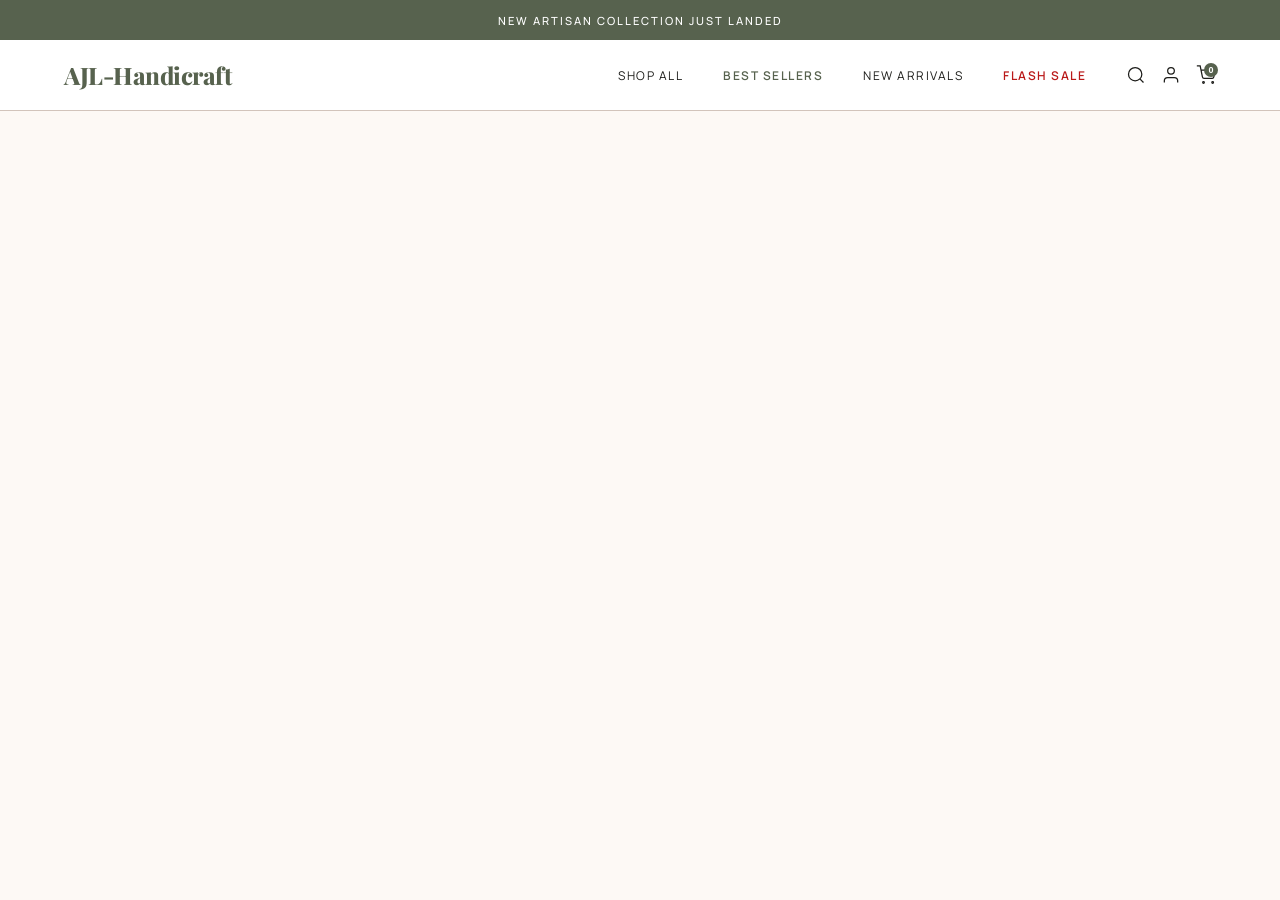
==== ajl-template.html @ c770e544 "sample" ====
<!DOCTYPE html>
<html lang="en">
<head>
	<meta charset="utf-8">
	<meta name="viewport" content="width=device-width, initial-scale=1">
	<title>AJL-Handicraft | Artisan Collection</title>
	<link href="https://fonts.googleapis.com/css2?family=Playfair+Display:ital,wght@0,400..900;1,400..900&family=Montserrat:wght@300;400;500;600&family=Manrope:wght@400;500;600&display=swap" rel="stylesheet">

	<style>
		/* --- BRAND COLOR PALETTE: Deep Forest & Gold --- */
		:root {
			/* Primary & Secondary */
			--primary: #57624e;               /* Secondary from your list: Forest Green */
			--on-primary: #ffffff;
			--primary-container: #d8e4ca;     /* Light Sage */
			--on-primary-container: #404a37;
			
			/* Accents */
			--secondary: #322214;             /* Dark Wood */
			--tertiary: #ba1a1a;              /* Error/Red for Sales */
			--color-accent: #705a49;          /* Surface Tint / Clay */
			
			/* Backgrounds & Surfaces */
			--background: #fdf9f5;            /* Off-white Parchment */
			--on-background: #1c1c19;
			--surface: #ffffff;
			--on-surface: #1c1c19;
			--surface-container: #f1ede9;
			--surface-container-highest: #e6e2de;
			--outline-variant: #d2c4bb;

			/* Typography */
			--font-headline: 'Playfair Display', serif;
			--font-body: 'Montserrat', sans-serif;
			--font-label: 'Manrope', sans-serif;

			/* Border Radius Tokens */
			--radius-default: 0.25rem;
			--radius-lg: 0.5rem;
			--radius-xl: 0.75rem;
			--radius-full: 9999px;

			/* Layout Constants */
			--header-height: 70px;
			--announcement-height: 40px;
			--margin-elegant: 5%;
			--max-content-width: 1400px;
			--drawer-top-offset: calc(var(--header-height) + var(--announcement-height));
		}

		* { margin: 0; padding: 0; box-sizing: border-box; }

		body {
			font-family: var(--font-body);
			background-color: var(--background);
			color: var(--on-background);
			overflow-x: hidden;
		}

		/* --- MAIN HEADER --- */
		#main-header {
			position: fixed;
			top: 0;
			left: 0;
			width: 100%;
			z-index: 5000;
			background: var(--surface);
			transition: transform 0.3s ease-in-out;
		}

		.header-hidden:not(.has-active-drawer) {
			transform: translateY(calc(var(--announcement-height) * -1));
		}

		.announcement-bar {
			background: var(--primary);
			color: var(--on-primary);
			height: var(--announcement-height);
			display: flex;
			align-items: center;
			justify-content: center;
			font-size: 0.7rem;
			font-family: var(--font-label);
			text-transform: uppercase;
			letter-spacing: 2px;
			font-weight: 500;
		}

		.nav-border-wrapper {
			border-bottom: 1px solid var(--outline-variant);
			background: var(--surface);
		}

		.main-nav {
			height: var(--header-height);
			display: flex;
			align-items: center;
			justify-content: space-between;
			padding: 0 var(--margin-elegant);
			max-width: var(--max-content-width);
			margin: 0 auto;
		}

		.logo { 
			font-family: var(--font-headline); 
			font-size: 1.5rem;
			font-weight: 800;
			letter-spacing: -0.5px; 
			text-decoration: none;
			color: var(--primary);
		}

		.nav-controls { display: flex; align-items: center; gap: 2.5rem; }
		.nav-links { display: flex; align-items: center; gap: 2.5rem; }
		.nav-links a, .nav-links .mobile-user-link { 
			text-decoration: none; 
			color: var(--on-surface); 
			font-family: var(--font-label);
			font-size: 0.75rem; 
			letter-spacing: 1.5px;
			text-transform: uppercase;
			transition: color 0.3s ease;
			cursor: pointer;
		}
		.nav-links a:hover, .nav-links .mobile-user-link:hover { color: var(--color-accent); }

		.mobile-user-link { display: none; align-items: center; gap: 10px; border: none; background: none; }

		.action-icons { display: flex; align-items: center; gap: 15px; }
		.icon-btn { 
			background: none; border: none; cursor: pointer; color: var(--on-surface); 
			position: relative; display: flex; align-items: center; transition: color 0.3s;
		}
		.icon-btn:hover { color: var(--primary); }

		.cart-count {
			position: absolute; top: -2px; right: -2px;
			background: var(--primary); color: white;
			font-size: 9px; min-width: 14px; height: 14px;
			display: flex; align-items: center; justify-content: center;
			border-radius: var(--radius-full); font-weight: bold;
		}

		.menu-toggle { 
			display: none; flex-direction: column; gap: 5px; cursor: pointer; width: 24px;
		}
		.menu-toggle span { width: 22px; height: 1.5px; background: var(--on-surface); transition: 0.3s; }

		.active-burger span:nth-child(1) { transform: translateY(6.5px) rotate(45deg); }
		.active-burger span:nth-child(2) { opacity: 0; }
		.active-burger span:nth-child(3) { transform: translateY(-6.5px) rotate(-45deg); }

		/* --- MOBILE NAVIGATION --- */
		@media (max-width: 768px) {
			.desktop-user-icon { display: none; }
			.mobile-user-link { display: flex; margin-top: 10px; width: 100%; }

			.menu-toggle { display: flex; z-index: 5001; }
			.nav-links {
				position: fixed; 
				top: var(--drawer-top-offset); 
				right: -100%; 
				width: 100%;
				height: calc(100vh - var(--drawer-top-offset)); 
				background: var(--surface);
				flex-direction: column; 
				padding: 50px var(--margin-elegant);
				gap: 30px; 
				transition: 0.4s cubic-bezier(0.4, 0, 0.2, 1); 
				z-index: 4000; 
				border-top: 1px solid var(--outline-variant);
			}
			.nav-links.active { right: 0; }
			.nav-links a, .nav-links .mobile-user-link { 
				font-family: var(--font-headline); 
				font-size: 2.2rem; 
				border-bottom: 1px solid var(--outline-variant); 
				width: 100%; 
				padding-bottom: 15px;
				text-transform: none; 
				letter-spacing: 0;
			}
		}

		/* --- DRAWERS --- */
		.drawer {
			position: fixed; 
			top: var(--drawer-top-offset); 
			height: calc(100vh - var(--drawer-top-offset)); 
			background: var(--surface);
			z-index: 4500; 
			transition: 0.4s cubic-bezier(0.4, 0, 0.2, 1);
			display: flex; 
			flex-direction: column; 
			overflow-y: auto;
		}
		.user-drawer { left: -100%; width: 100%; max-width: 480px; }
		.user-drawer.active { left: 0; }
		
		.cart-drawer { right: -100%; width: 100%; max-width: 450px; }
		.cart-drawer.active { right: 0; }

		.search-drawer { top: -100%; left: 0; width: 100%; height: auto; min-height: 250px; border-bottom: 1px solid var(--outline-variant); }
		.search-drawer.active { top: var(--drawer-top-offset); }

		.drawer-overlay {
			position: fixed; top: 0; left: 0; width: 100%; height: 100%;
			background: rgba(28, 28, 25, 0.5); opacity: 0; visibility: hidden;
			transition: 0.3s; z-index: 3500; backdrop-filter: blur(3px);
		}
		.drawer-overlay.active { opacity: 1; visibility: visible; }

		.drawer-header { padding: 50px 28px 20px 28px; border-bottom: 1px solid var(--outline-variant); }
		.header-top { display: flex; justify-content: space-between; align-items: center; margin-bottom: 10px; }
		.header-top span { font-size: 0.65rem; font-family: var(--font-label); text-transform: uppercase; letter-spacing: 2px; color: var(--primary); font-weight: 600; }
		.close-drawer { background: none; border: none; font-size: 1.2rem; cursor: pointer; color: var(--on-surface); }
		.drawer h2 { font-family: var(--font-headline); font-size: 2.5rem; font-weight: 400; color: var(--on-surface); }

		/* Search Form */
		.search-container { padding: 40px var(--margin-elegant); }
		.search-input-wrapper { position: relative; display: flex; align-items: center; }
		.search-input-wrapper input { 
			width: 100%; border: none; border-bottom: 2px solid var(--primary-container); 
			padding: 15px 0; font-family: var(--font-headline); font-size: 2rem; 
			background: transparent; outline: none; color: var(--on-surface);
		}

		/* Auth & Buttons */
		.auth-tabs { display: flex; gap: 25px; padding: 20px 28px 0; border-bottom: 1px solid var(--outline-variant); }
		.tab-btn { background: none; border: none; font-family: var(--font-label); font-size: 0.8rem; text-transform: uppercase; padding-bottom: 12px; cursor: pointer; opacity: 0.5; color: var(--on-surface); }
		.tab-btn.active { opacity: 1; border-bottom: 2px solid var(--primary); color: var(--primary); }
		
		.auth-content { padding: 35px 28px; }
		.login-form { display: flex; flex-direction: column; gap: 24px; }
		.form-group label { font-family: var(--font-label); font-size: 0.6rem; text-transform: uppercase; letter-spacing: 1.5px; font-weight: 600; margin-bottom: 6px; display: block; }
		.form-group input { 
			width: 100%; padding: 14px; 
			border: 1px solid var(--outline-variant); 
			border-radius: var(--radius-default);
			font-family: var(--font-body); 
			background: var(--surface-container);
		}
		
		.action-btn { 
			background: var(--primary); 
			color: var(--on-primary); 
			border: none; 
			border-radius: var(--radius-lg);
			padding: 20px; 
			font-family: var(--font-label);
			text-transform: uppercase; 
			letter-spacing: 2px; 
			font-size: 0.75rem; 
			cursor: pointer;
			transition: background 0.3s;
		}
		.action-btn:hover { background: var(--secondary); }
	</style>
</head>
<body>

	<div class="drawer-overlay" id="drawer-overlay"></div>

	<header id="main-header">
		<div class="announcement-bar">New Artisan Collection Just Landed</div>
		<div class="nav-border-wrapper">
			<nav class="main-nav">
				<a href="#" class="logo">AJL-Handicraft</a>

				<div class="nav-controls">
					<div class="nav-links" id="nav-menu">
						<a href="#shop-all">Shop All</a>
						<a href="#best-sellers" style="color: var(--primary); font-weight: 600;">Best Sellers</a>
						<a href="#new">New Arrivals</a>
						<a href="#sale" style="color: var(--tertiary); font-weight: 600;">Flash Sale</a>
						
						<button class="mobile-user-link user-trigger-btn">
							<svg width="24" height="24" viewBox="0 0 24 24" fill="none" stroke="currentColor" stroke-width="1.5"><path d="M20 21v-2a4 4 0 0 0-4-4H8a4 4 0 0 0-4 4v2"/><circle cx="12" cy="7" r="4"/></svg>
							Account
						</button>
					</div>

					<div class="action-icons">
						<button class="icon-btn" id="search-trigger-btn">
						  <svg width="20" height="20" viewBox="0 0 24 24" fill="none" stroke="currentColor" stroke-width="1.5"><circle cx="11" cy="11" r="8"></circle><line x1="21" y1="21" x2="16.65" y2="16.65"></line></svg>
						</button>

						<button class="icon-btn desktop-user-icon user-trigger-btn">
							<svg width="20" height="20" viewBox="0 0 24 24" fill="none" stroke="currentColor" stroke-width="1.5"><path d="M20 21v-2a4 4 0 0 0-4-4H8a4 4 0 0 0-4 4v2"/><circle cx="12" cy="7" r="4"/></svg>
						</button>

						<button class="icon-btn" id="cart-icon-btn">
							<svg width="20" height="20" viewBox="0 0 24 24" fill="none" stroke="currentColor" stroke-width="1.5"><circle cx="9" cy="21" r="1"/><circle cx="20" cy="21" r="1"/><path d="M1 1h4l2.68 13.39a2 2 0 0 0 2 1.61h9.72a2 2 0 0 0 2-1.61L23 6H6"/></svg>
							<span class="cart-count">0</span>
						</button>

						<div class="menu-toggle" id="mobile-toggle">
							<span></span><span></span><span></span>
						</div>
					</div>
				</div>
			</nav>
		</div>
	</header>

	<aside class="drawer search-drawer" id="search-drawer">
		<div class="search-container">
			<div class="header-top"><span>Search</span><button class="close-drawer" onclick="closeAll()">✕</button></div>
			<form action="#" class="search-input-wrapper">
				<input type="text" placeholder="Explore handcrafted goods..." autofocus>
				<button type="submit" class="icon-btn" style="position: absolute; right: 0;">
					<svg width="24" height="24" viewBox="0 0 24 24" fill="none" stroke="currentColor" stroke-width="1.5"><circle cx="11" cy="11" r="8"></circle><line x1="21" y1="21" x2="16.65" y2="16.65"></line></svg>
				</button>
			</form>
		</div>
	</aside>

	<aside class="drawer user-drawer" id="user-drawer">
		<div class="drawer-header">
			<div class="header-top"><span>Account</span><button class="close-drawer" onclick="closeAll()">✕</button></div>
			<h2 id="auth-title">Welcome back</h2>
		</div>
		<div class="auth-tabs">
			<button class="tab-btn active" onclick="switchAuth('login')">Sign In</button>
			<button class="tab-btn" onclick="switchAuth('signup')">Register</button>
		</div>
		<div class="auth-content">
			<div id="login-pane">
				<form class="login-form">
					<div class="form-group"><label>Email</label><input type="email" required></div>
					<div class="form-group"><label>Password</label><input type="password" required></div>
					<button type="submit" class="action-btn">Sign In</button>
				</form>
			</div>
			<div id="signup-pane" style="display:none">
				<form class="login-form">
					<div class="form-group"><label>Name</label><input type="text" required></div>
					<div class="form-group"><label>Email</label><input type="email" required></div>
					<div class="form-group"><label>Password</label><input type="password" required></div>
					<button type="submit" class="action-btn">Create Account</button>
				</form>
			</div>
		</div>
	</aside>

	<aside class="drawer cart-drawer" id="cart-drawer">
		<div class="drawer-header">
			<div class="header-top"><span>Your Cart</span><button class="close-drawer" onclick="closeAll()">✕</button></div>
			<h2>Your Selection</h2>
		</div>
		<div style="padding: 40px 28px; text-align: center;">
			<p style="opacity: 0.6; margin-bottom: 25px; font-size: 0.9rem;">Your cart is empty.</p>
			<a href="#" class="action-btn" style="text-decoration: none; display: block;">Start Shopping</a>
		</div>
	</aside>

	<script>
		const header = document.getElementById('main-header');
		const overlay = document.getElementById('drawer-overlay');
		const mobileToggle = document.getElementById('mobile-toggle');
		const navMenu = document.getElementById('nav-menu');
		const userDrawer = document.getElementById('user-drawer');
		const cartDrawer = document.getElementById('cart-drawer');
		const searchDrawer = document.getElementById('search-drawer');
		const userTriggers = document.querySelectorAll('.user-trigger-btn');
		const searchTrigger = document.getElementById('search-trigger-btn');

		function switchAuth(type) {
			const loginPane = document.getElementById('login-pane');
			const signupPane = document.getElementById('signup-pane');
			const tabs = document.querySelectorAll('.tab-btn');
			const title = document.getElementById('auth-title');
			if(type === 'login') {
				loginPane.style.display = 'block'; signupPane.style.display = 'none';
				tabs[0].classList.add('active'); tabs[1].classList.remove('active');
				title.innerText = 'Welcome back';
			} else {
				loginPane.style.display = 'none'; signupPane.style.display = 'block';
				tabs[1].classList.add('active'); tabs[0].classList.remove('active');
				title.innerText = 'Create Account';
			}
		}

		function closeAll() {
			navMenu.classList.remove('active');
			mobileToggle.classList.remove('active-burger');
			[userDrawer, cartDrawer, searchDrawer, overlay].forEach(el => el.classList.remove('active'));
			document.body.style.overflow = '';
		}

		function openDrawer(el) {
			closeAll();
			el.classList.add('active');
			overlay.classList.add('active');
			document.body.style.overflow = 'hidden';
			if(el.id === 'search-drawer') setTimeout(() => el.querySelector('input').focus(), 400);
		}

		mobileToggle.addEventListener('click', () => {
			if(navMenu.classList.contains('active')) closeAll();
			else {
				navMenu.classList.add('active');
				mobileToggle.classList.add('active-burger');
				overlay.classList.add('active');
				document.body.style.overflow = 'hidden';
			}
		});

		userTriggers.forEach(btn => btn.addEventListener('click', () => openDrawer(userDrawer)));
		searchTrigger.addEventListener('click', () => openDrawer(searchDrawer));
		document.getElementById('cart-icon-btn').addEventListener('click', () => openDrawer(cartDrawer));
		overlay.addEventListener('click', closeAll);
		
		let lastScroll = 0;
		window.addEventListener('scroll', () => {
			let current = window.pageYOffset;
			if (current > lastScroll && current > 100 && !overlay.classList.contains('active')) {
				header.classList.add('header-hidden');
			} else {
				header.classList.remove('header-hidden');
			}
			lastScroll = current;
		});
	</script>
</body>
</html>
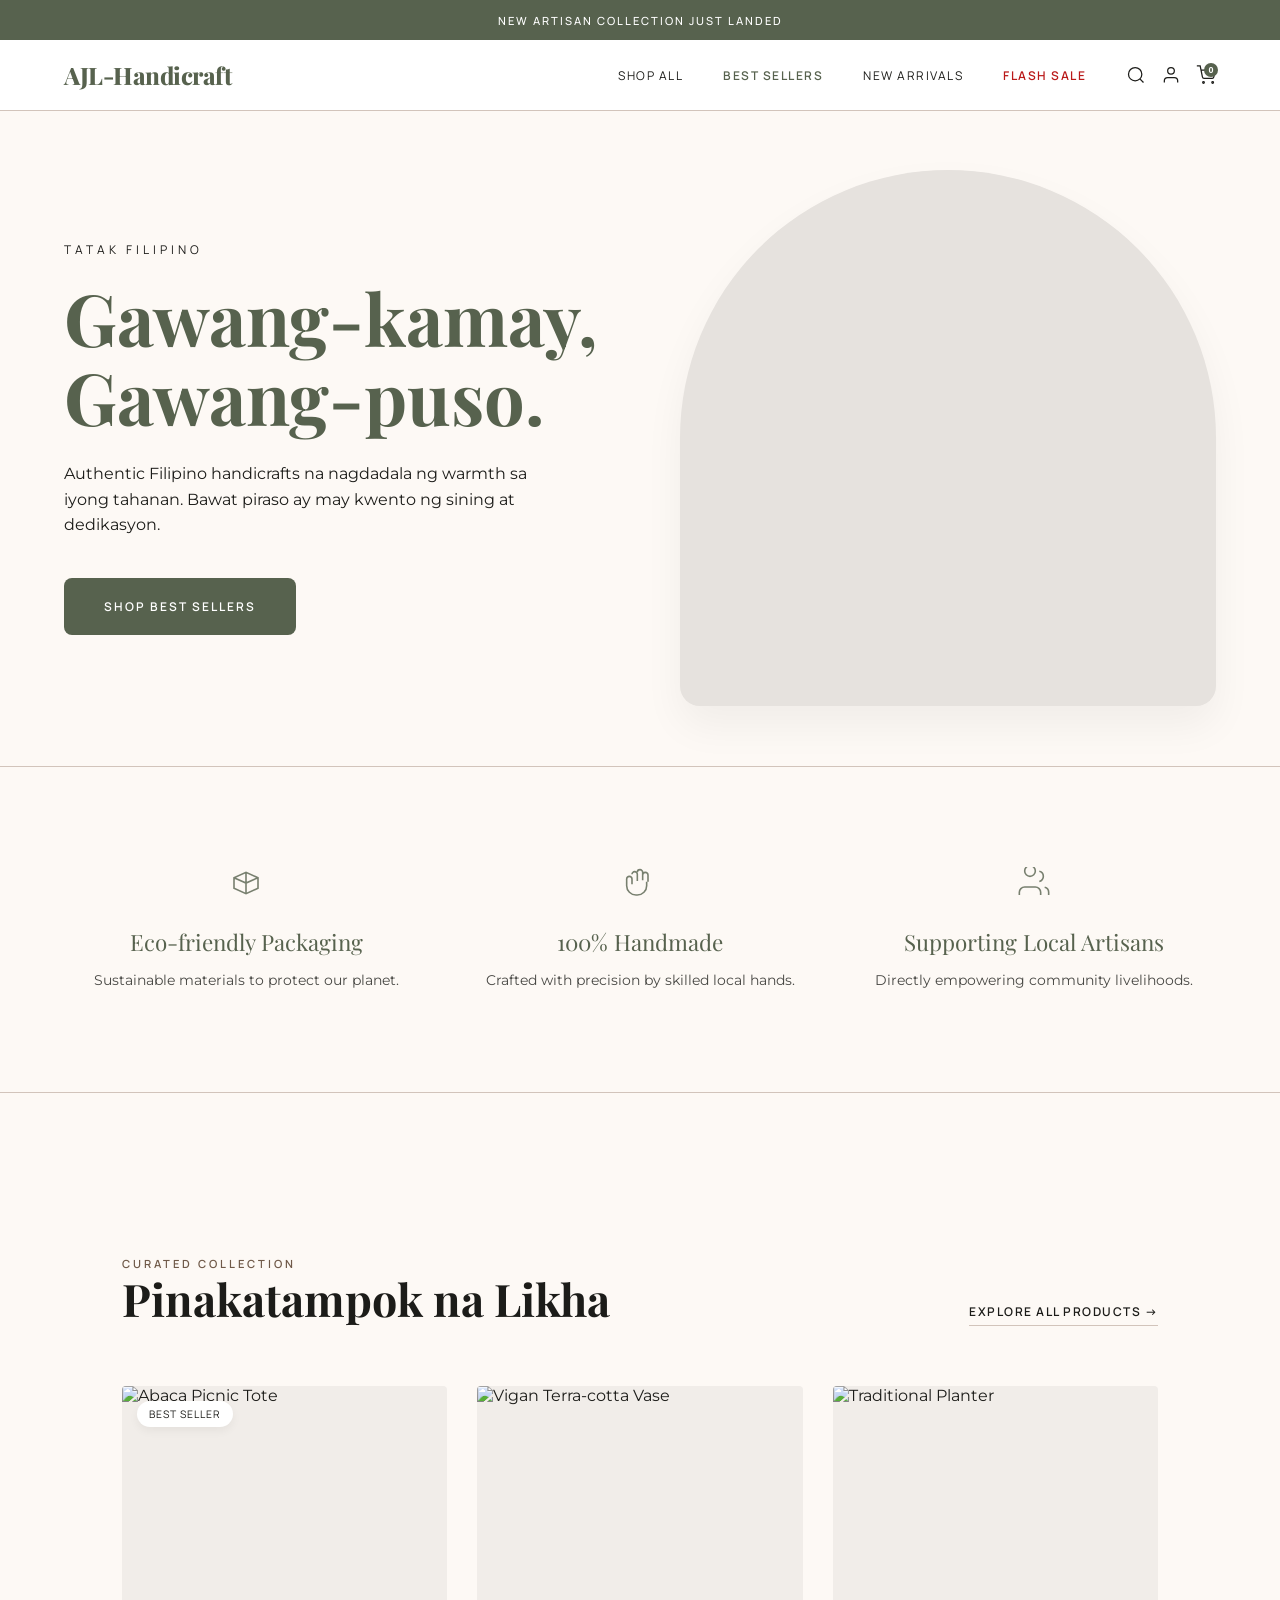
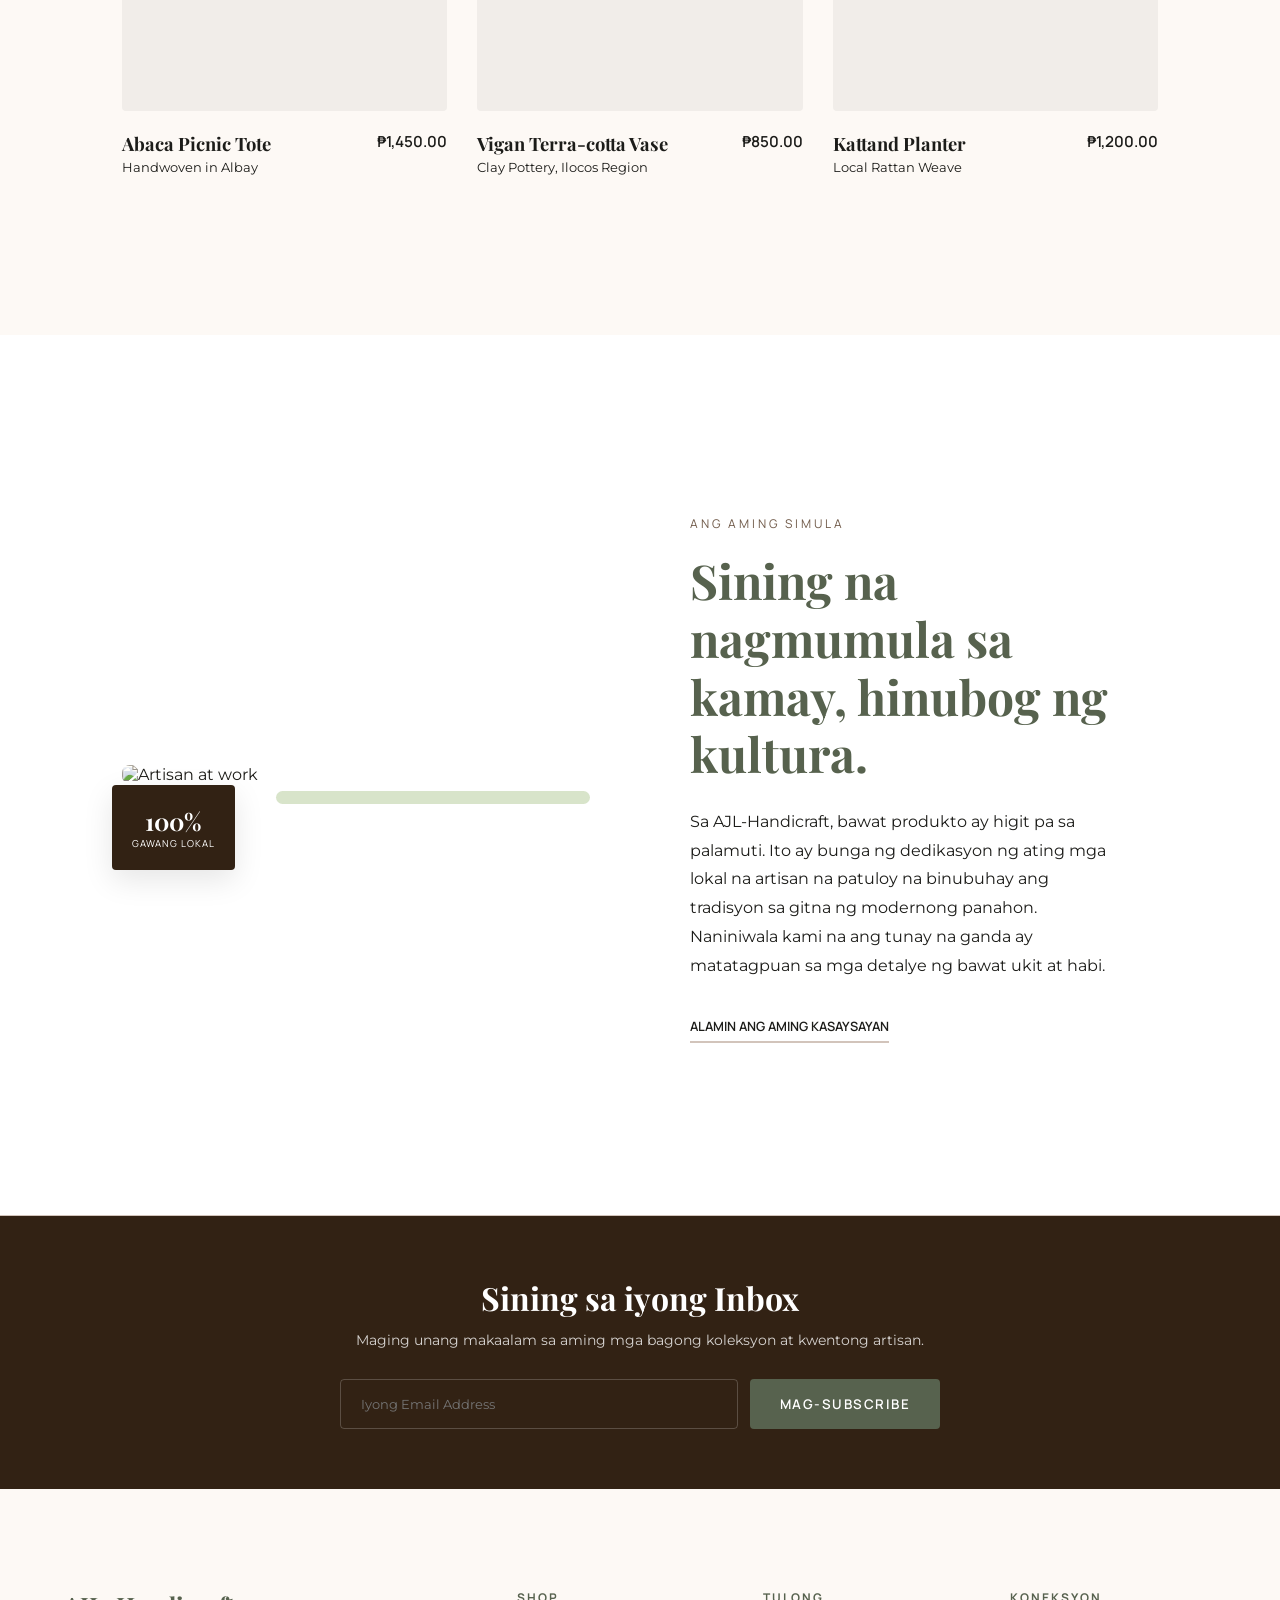
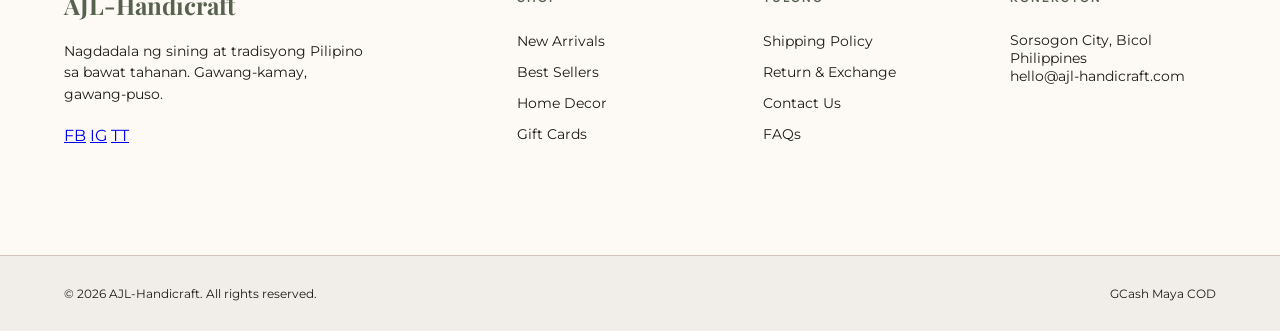
==== commit 179a4c47: "sample" ====
--- a/ajl-template.html
+++ b/ajl-template.html
@@ -65,9 +65,12 @@
 			width: 100%;
 			z-index: 5000;
 			background: var(--surface);
-			transition: transform 0.3s ease-in-out;
-		}
-
+			/* Smooth transition for the hiding effect */
+			transition: transform 0.4s cubic-bezier(0.165, 0.84, 0.44, 1);
+			will-change: transform;
+		}
+
+		/* Kapag nag-scroll down, itatago ang announcement bar (40px) */
 		.header-hidden:not(.has-active-drawer) {
 			transform: translateY(calc(var(--announcement-height) * -1));
 		}
@@ -221,7 +224,7 @@
 		.search-input-wrapper { position: relative; display: flex; align-items: center; }
 		.search-input-wrapper input { 
 			width: 100%; border: none; border-bottom: 2px solid var(--primary-container); 
-			padding: 15px 0; font-family: var(--font-headline); font-size: 2rem; 
+			padding: 15px 0; 
 			background: transparent; outline: none; color: var(--on-surface);
 		}
 
@@ -237,8 +240,7 @@
 			width: 100%; padding: 14px; 
 			border: 1px solid var(--outline-variant); 
 			border-radius: var(--radius-default);
-			font-family: var(--font-body); 
-			background: var(--surface-container);
+			font-family: var(--font-body);
 		}
 		
 		.action-btn { 
@@ -255,6 +257,658 @@
 			transition: background 0.3s;
 		}
 		.action-btn:hover { background: var(--secondary); }
+	</style>
+
+	<style>
+		/* --- HERO BANNER STYLES --- */
+		.hero-banner {
+		    padding-top: var(--drawer-top-offset); /* To avoid being hidden by fixed header */
+		    background-color: var(--background);
+		    min-height: 80vh;
+		    align-items: center;
+		    overflow: hidden;
+		}
+
+		.hero-container {
+		    max-width: var(--max-content-width);
+		    margin: 0 auto;
+		    padding: 60px var(--margin-elegant);
+		    display: grid;
+		    grid-template-columns: 1fr; /* Mobile First */
+		    gap: 40px;
+		    align-items: center;
+		}
+
+		/* Text Content Styling */
+		.hero-content {
+		    order: 2; /* Image first on mobile */
+		    text-align: center;
+		}
+
+		.hero-subtitle {
+		    display: block;
+		    font-family: var(--font-label);
+		    font-size: 0.75rem;
+		    text-transform: uppercase;
+		    letter-spacing: 4px;
+		    color: var(--outline);
+		    margin-bottom: 20px;
+		}
+
+		.hero-title {
+		    font-family: var(--font-headline);
+		    font-size: clamp(2.5rem, 8vw, 4.5rem);
+		    line-height: 1.1;
+		    color: var(--primary);
+		    margin-bottom: 25px;
+		}
+
+		.hero-description {
+		    font-family: var(--font-body);
+		    font-size: 1rem;
+		    line-height: 1.6;
+		    color: var(--on-surface-variant);
+		    max-width: 500px;
+		    margin: 0 auto 35px;
+		}
+
+		.hero-btn {
+		    display: inline-block;
+		    text-decoration: none;
+		    padding: 20px 40px !important;
+		    font-weight: 600;
+		}
+
+		/* Image Styling with the Unique Arch Shape */
+		.hero-image-wrapper {
+		    order: 2;
+		    display: flex;
+		    justify-content: center;
+		}
+
+		.hero-image-card {
+		    position: relative;
+		    width: 100%;
+		    max-width: 550px;
+		    aspect-ratio: 4/5;
+		    background-color: var(--surface-container-highest);
+		    /* The unique arch shape from your photo */
+		    border-radius: 40% 40% 10px 10px;
+		    overflow: hidden;
+		    box-shadow: 0 20px 40px rgba(0,0,0,0.05);
+		}
+
+		.hero-image-card img {
+		    width: 100%;
+		    height: 100%;
+		    object-fit: cover;
+		    display: block;
+		}
+
+		/* Desktop Layout Adjustment */
+		@media (min-width: 1024px) {
+		    .hero-container {
+		        grid-template-columns: 1fr 1fr;
+		        gap: 80px;
+		        text-align: left;
+		    }
+
+		    .hero-content {
+		        order: 1;
+		        text-align: left;
+		    }
+
+		    .hero-image-wrapper {
+		        order: 2;
+		        justify-content: flex-end;
+		    }
+
+		    .hero-description {
+		        margin: 0 0 40px 0;
+		    }
+
+		    .hero-image-card {
+		        aspect-ratio: 1/1;
+		        /* More pronounced arch for desktop */
+		        border-radius: 50% 50% 20px 20px;
+		    }
+		}
+	</style>
+
+	<style>
+		/* --- FEATURES SECTION STYLES --- */
+		.features-section {
+		    background-color: var(--surface-container-low); /* Light parchment feel */
+		    padding: 80px var(--margin-elegant);
+		    border-top: 1px solid var(--outline-variant);
+		    border-bottom: 1px solid var(--outline-variant);
+		}
+
+		.features-container {
+		    max-width: var(--max-content-width);
+		    margin: 0 auto;
+		    display: grid;
+		    grid-template-columns: 1fr; /* Mobile first stack */
+		    gap: 60px;
+		    text-align: center;
+		}
+
+		.feature-item {
+		    display: flex;
+		    flex-direction: column;
+		    align-items: center;
+		    max-width: 320px;
+		    margin: 0 auto;
+		}
+
+		.feature-icon {
+		    color: var(--primary); /* Deep Forest Green */
+		    margin-bottom: 24px;
+		    opacity: 0.8;
+		    transition: transform 0.3s ease;
+		}
+
+		.feature-item:hover .feature-icon {
+		    transform: translateY(-5px);
+		    color: var(--color-accent);
+		}
+
+		.feature-title {
+		    font-family: var(--font-headline);
+		    font-size: 1.4rem;
+		    font-weight: 400;
+		    color: var(--primary);
+		    margin-bottom: 12px;
+		}
+
+		.feature-text {
+		    font-family: var(--font-body);
+		    font-size: 0.9rem;
+		    line-height: 1.6;
+		    color: var(--on-surface-variant);
+		    opacity: 0.8;
+		}
+
+		/* Tablet & Desktop Layout Adjustment */
+		@media (min-width: 768px) {
+		    .features-container {
+		        grid-template-columns: repeat(3, 1fr); /* 3 items side-by-side */
+		        gap: 30px;
+		    }
+		    
+		    .features-section {
+		        padding: 100px var(--margin-elegant);
+		    }
+		}
+	</style>
+
+	<style>
+		/* --- FEATURED PRODUCTS SECTION --- */
+		.products-section {
+		    padding: 60px var(--margin-elegant); /* Mobile Padding */
+		    background-color: var(--background);
+		}
+
+		.products-container {
+		    max-width: var(--max-content-width);
+		    margin: 0 auto;
+		}
+
+		/* Header Alignment */
+		.section-header {
+		    display: flex;
+		    flex-direction: column;
+		    gap: 15px;
+		    margin-bottom: 40px;
+		}
+
+		.eyebrow {
+		    font-family: var(--font-label);
+		    font-size: 0.7rem;
+		    text-transform: uppercase;
+		    letter-spacing: 3px;
+		    color: var(--color-accent);
+		    font-weight: 600;
+		}
+
+		.section-title {
+		    font-family: var(--font-headline);
+		    font-size: 2.2rem;
+		    color: var(--on-background);
+		    line-height: 1.2;
+		}
+
+		.explore-link {
+		    font-family: var(--font-label);
+		    font-size: 0.75rem;
+		    text-transform: uppercase;
+		    letter-spacing: 1.5px;
+		    text-decoration: none;
+		    color: var(--on-background);
+		    font-weight: 600;
+		    border-bottom: 1px solid var(--outline-variant);
+		    padding-bottom: 5px;
+		    width: fit-content;
+		    transition: color 0.3s;
+		}
+
+		.explore-link:hover {
+		    color: var(--primary);
+		}
+
+		/* Product Grid - Mobile First */
+		.product-grid {
+		    display: grid;
+		    grid-template-columns: 1fr; /* Single column on mobile */
+		    gap: 40px;
+		}
+
+		.product-card {
+		    display: flex;
+		    flex-direction: column;
+		    cursor: pointer;
+		}
+
+		.product-image-wrapper {
+		    position: relative;
+		    aspect-ratio: 1 / 1;
+		    background-color: var(--surface-container);
+		    border-radius: var(--radius-default);
+		    overflow: hidden;
+		    margin-bottom: 20px;
+		}
+
+		.product-image {
+		    width: 100%;
+		    height: 100%;
+		    object-fit: cover;
+		    transition: transform 0.6s cubic-bezier(0.165, 0.84, 0.44, 1);
+		}
+
+		.product-card:hover .product-image {
+		    transform: scale(1.05);
+		}
+
+		.product-badge {
+		    position: absolute;
+		    top: 15px;
+		    left: 15px;
+		    background: var(--surface);
+		    padding: 6px 12px;
+		    font-family: var(--font-label);
+		    font-size: 0.65rem;
+		    text-transform: uppercase;
+		    letter-spacing: 1px;
+		    border-radius: var(--radius-full);
+		    box-shadow: 0 4px 10px rgba(0,0,0,0.05);
+		}
+
+		/* Product Details Alignment */
+		.product-details {
+		    display: flex;
+		    justify-content: space-between;
+		    align-items: flex-start;
+		}
+
+		.product-name {
+		    font-family: var(--font-headline);
+		    font-size: 1.15rem;
+		    color: var(--on-surface);
+		    margin-bottom: 4px;
+		}
+
+		.product-origin {
+		    font-family: var(--font-body);
+		    font-size: 0.8rem;
+		    color: var(--outline);
+		}
+
+		.product-price {
+		    font-family: var(--font-label);
+		    font-weight: 600;
+		    font-size: 0.95rem;
+		    color: var(--on-background);
+		}
+
+		/* Desktop Responsiveness */
+		@media (min-width: 768px) {
+		    .product-grid {
+		        grid-template-columns: repeat(2, 1fr); /* 2 columns on tablets */
+		    }
+
+		    .products-container {
+		        max-width: var(--max-content-width);
+		        margin: 0 auto;
+		        padding: 60px var(--margin-elegant);
+		    }
+		}
+
+		@media (min-width: 1024px) {
+		    .products-section {
+		        padding: 100px var(--margin-elegant);
+		    }
+
+		    .section-header {
+		        flex-direction: row;
+		        justify-content: space-between;
+		        align-items: flex-end;
+		        margin-bottom: 60px;
+		    }
+
+		    .product-grid {
+		        grid-template-columns: repeat(3, 1fr); /* 3 columns on desktop */
+		        gap: 30px;
+		    }
+		    
+		    .section-title {
+		        font-size: 2.8rem;
+		    }
+		}
+	</style>
+
+	<style>
+		/* --- STORY SECTION --- */
+		.story-section {
+		    padding: 80px var(--margin-elegant); /* Mobile Padding */
+		    background-color: var(--surface);
+		    overflow: hidden;
+		}
+
+		.story-container {
+		    max-width: var(--max-content-width);
+		    margin: 0 auto;
+		    padding: 60px var(--margin-elegant);
+		    display: grid;
+		    grid-template-columns: 1fr; /* Mobile First: Stacked */
+		    gap: 60px;
+		    align-items: center;
+		}
+
+		/* Visual Components */
+		.story-visual {
+		    position: relative;
+		    padding-right: 20px;
+		}
+
+		.image-wrapper {
+		    position: relative;
+		    z-index: 2;
+		}
+
+		.main-story-img {
+		    width: 100%;
+		    height: auto;
+		    display: block;
+		    border-radius: var(--radius-lg);
+		    filter: sepia(20%); /* Adds a humble, vintage artisan feel */
+		}
+
+		.image-accent-box {
+		    position: absolute;
+		    bottom: -20px;
+		    right: -20px;
+		    width: 70%;
+		    height: 70%;
+		    background-color: var(--primary-container);
+		    border-radius: var(--radius-lg);
+		    z-index: -1;
+		}
+
+		.experience-badge {
+		    position: absolute;
+		    top: 20px;
+		    left: -10px;
+		    background-color: var(--secondary); /* Dark Wood */
+		    color: var(--on-primary);
+		    padding: 20px;
+		    border-radius: var(--radius-default);
+		    display: flex;
+		    flex-direction: column;
+		    align-items: center;
+		    box-shadow: 0 10px 30px rgba(0,0,0,0.1);
+		    z-index: 3;
+		}
+
+		.badge-number {
+		    font-family: var(--font-headline);
+		    font-size: 1.5rem;
+		    font-weight: 700;
+		}
+
+		.badge-label {
+		    font-family: var(--font-label);
+		    font-size: 0.6rem;
+		    text-transform: uppercase;
+		    letter-spacing: 1px;
+		    white-space: nowrap;
+		}
+
+		/* Text Content Components */
+		.story-eyebrow {
+		    display: block;
+		    font-family: var(--font-label);
+		    font-size: 0.75rem;
+		    text-transform: uppercase;
+		    letter-spacing: 3px;
+		    color: var(--color-accent);
+		    margin-bottom: 20px;
+		}
+
+		.story-headline {
+		    font-family: var(--font-headline);
+		    font-size: clamp(2rem, 6vw, 3rem);
+		    color: var(--primary);
+		    line-height: 1.2;
+		    margin-bottom: 25px;
+		}
+
+		.story-description {
+		    font-family: var(--font-body);
+		    font-size: 1rem;
+		    line-height: 1.8;
+		    color: var(--on-surface-variant);
+		    margin-bottom: 35px;
+		}
+
+		.secondary-btn {
+		    font-family: var(--font-label);
+		    font-size: 0.8rem;
+		    font-weight: 600;
+		    text-transform: uppercase;
+		    text-decoration: none;
+		    color: var(--on-surface);
+		    border-bottom: 2px solid var(--outline-variant);
+		    padding-bottom: 6px;
+		    transition: all 0.3s ease;
+		}
+
+		.secondary-btn:hover {
+		    color: var(--primary);
+		    border-bottom-color: var(--primary);
+		}
+
+		/* Desktop Responsiveness */
+		@media (min-width: 1024px) {
+		    .story-section {
+		        padding: 120px var(--margin-elegant);
+		    }
+
+		    .story-container {
+		        grid-template-columns: 1fr 1fr; /* Two columns */
+		        gap: 100px;
+		    }
+
+		    .story-content {
+		        padding-right: 40px;
+		    }
+		}
+	</style>
+
+	<style>
+		/* --- FOOTER STYLES --- */
+		.site-footer {
+		    background-color: var(--surface-container-low);
+		    border-top: 1px solid var(--outline-variant);
+		    font-family: var(--font-body);
+		}
+
+		/* Newsletter Area */
+		.footer-newsletter {
+		    background-color: var(--secondary); /* Dark Wood */
+		    color: var(--on-primary);
+		    padding: 60px var(--margin-elegant);
+		    text-align: center;
+		}
+
+		.newsletter-container {
+		    max-width: 600px;
+		    margin: 0 auto;
+		}
+
+		.newsletter-title {
+		    font-family: var(--font-headline);
+		    font-size: 2rem;
+		    margin-bottom: 12px;
+		}
+
+		.newsletter-desc {
+		    font-size: 0.9rem;
+		    opacity: 0.8;
+		    margin-bottom: 30px;
+		}
+
+		.newsletter-form {
+		    display: flex;
+		    flex-direction: column;
+		    gap: 12px;
+		}
+
+		.newsletter-input {
+		    padding: 16px 20px;
+		    border-radius: var(--radius-default);
+		    border: 1px solid rgba(255,255,255,0.2);
+		    background: transparent;
+		    color: white;
+		    font-family: var(--font-body);
+		}
+
+		.newsletter-btn {
+		    padding: 16px 30px;
+		    background-color: var(--primary); /* Forest Green */
+		    color: white;
+		    border: none;
+		    border-radius: var(--radius-default);
+		    font-family: var(--font-label);
+		    text-transform: uppercase;
+		    letter-spacing: 1.5px;
+		    font-weight: 600;
+		    cursor: pointer;
+		    transition: opacity 0.3s;
+		}
+
+		/* Main Footer Content */
+		.footer-main {
+		    padding: 80px var(--margin-elegant);
+		}
+
+		.footer-grid {
+		    max-width: var(--max-content-width);
+		    margin: 0 auto;
+		    display: grid;
+		    grid-template-columns: 1fr; /* Mobile first stack */
+		    gap: 40px;
+		}
+
+		.footer-logo {
+		    font-family: var(--font-headline);
+		    font-size: 1.5rem;
+		    color: var(--primary);
+		    text-decoration: none;
+		    font-weight: 700;
+		    display: block;
+		    margin-bottom: 20px;
+		}
+
+		.footer-about {
+		    font-size: 0.85rem;
+		    color: var(--on-surface-variant);
+		    line-height: 1.6;
+		    margin-bottom: 20px;
+		    max-width: 300px;
+		}
+
+		.footer-heading {
+		    font-family: var(--font-label);
+		    font-size: 0.75rem;
+		    text-transform: uppercase;
+		    letter-spacing: 2px;
+		    color: var(--primary);
+		    margin-bottom: 25px;
+		}
+
+		.footer-links {
+		    list-style: none;
+		}
+
+		.footer-links li {
+		    margin-bottom: 12px;
+		}
+
+		.footer-links a, .footer-contact p, .footer-contact a {
+		    text-decoration: none;
+		    color: var(--on-surface-variant);
+		    font-size: 0.9rem;
+		    transition: color 0.3s ease;
+		    font-style: normal;
+		}
+
+		.footer-links a:hover {
+		    color: var(--primary);
+		}
+
+		/* Bottom Bar */
+		.footer-bottom {
+		    padding: 30px var(--margin-elegant);
+		    border-top: 1px solid var(--outline-variant);
+		    background-color: var(--surface-container);
+		}
+
+		.bottom-container {
+		    max-width: var(--max-content-width);
+		    margin: 0 auto;
+		    display: flex;
+		    flex-direction: column;
+		    align-items: center;
+		    gap: 20px;
+		    font-size: 0.75rem;
+		    color: var(--outline);
+		}
+
+		/* Desktop Styles */
+		@media (min-width: 768px) {
+		    .newsletter-form {
+		        flex-direction: row;
+		    }
+		    
+		    .newsletter-input {
+		        flex: 1;
+		    }
+
+		    .footer-grid {
+		        grid-template-columns: 2fr 1fr 1fr 1fr;
+		    }
+
+		    .bottom-container {
+		        flex-direction: row;
+		        justify-content: space-between;
+		    }
+		}
+
+		@media (min-width: 1024px) {
+		    .footer-main {
+		        padding: 100px var(--margin-elegant);
+		    }
+		}
 	</style>
 </head>
 <body>
@@ -354,6 +1008,208 @@
 		</div>
 	</aside>
 
+	<section class="hero-banner">
+	    <div class="hero-container">
+	        <div class="hero-content">
+	            <span class="hero-subtitle">Tatak Filipino</span>
+	            <h1 class="hero-title">Gawang-kamay,<br>Gawang-puso.</h1>
+	            <p class="hero-description">
+	                Authentic Filipino handicrafts na nagdadala ng warmth sa iyong tahanan. 
+	                Bawat piraso ay may kwento ng sining at dedikasyon.
+	            </p>
+	            <div class="hero-actions">
+	                <a href="#shop-all" class="action-btn hero-btn">Shop Best Sellers</a>
+	            </div>
+	        </div>
+
+	        <div class="hero-image-wrapper">
+	            <div class="hero-image-card">
+	                <img src="https://lh3.googleusercontent.com/aida-public/[base64]" alt="Artisan Pottery">
+	            </div>
+	        </div>
+	    </div>
+	</section>
+
+	<section class="features-section">
+	    <div class="features-container">
+	        <div class="feature-item">
+	            <div class="feature-icon">
+	                <svg width="32" height="32" viewBox="0 0 24 24" fill="none" stroke="currentColor" stroke-width="1.2">
+	                    <path d="M21 8l-9-4-9 4v8l9 4 9-4V8zM12 4v16M3 8l9 4 9-4"/>
+	                </svg>
+	            </div>
+	            <h3 class="feature-title">Eco-friendly Packaging</h3>
+	            <p class="feature-text">Sustainable materials to protect our planet.</p>
+	        </div>
+
+	        <div class="feature-item">
+	            <div class="feature-icon">
+	                <svg width="32" height="32" viewBox="0 0 24 24" fill="none" stroke="currentColor" stroke-width="1.2">
+	                    <path d="M18 11V6a2 2 0 00-2-2v0a2 2 0 00-2 2v0M14 10V4a2 2 0 00-2-2v0a2 2 0 00-2 2v0M10 10.5V5.5a2 2 0 00-2-2v0a2 2 0 00-2 2v0M6 13V9a2 2 0 00-2-2v0a2 2 0 00-2 2v5a7 7 0 007 7h1a7 7 0 007-7v-3"/>
+	                </svg>
+	            </div>
+	            <h3 class="feature-title">100% Handmade</h3>
+	            <p class="feature-text">Crafted with precision by skilled local hands.</p>
+	        </div>
+
+	        <div class="feature-item">
+	            <div class="feature-icon">
+	                <svg width="32" height="32" viewBox="0 0 24 24" fill="none" stroke="currentColor" stroke-width="1.2">
+	                    <path d="M17 21v-2a4 4 0 00-4-4H5a4 4 0 00-4 4v2M9 7a4 4 0 100-8 4 4 0 000 8zM23 21v-2a4 4 0 00-3-3.87M16 3.13a4 4 0 010 7.75"/>
+	                </svg>
+	            </div>
+	            <h3 class="feature-title">Supporting Local Artisans</h3>
+	            <p class="feature-text">Directly empowering community livelihoods.</p>
+	        </div>
+	    </div>
+	</section>
+
+
+	<section class="products-section">
+	    <div class="products-container">
+	        <div class="section-header">
+	            <div class="header-text">
+	                <span class="eyebrow">Curated Collection</span>
+	                <h2 class="section-title">Pinakatampok na Likha</h2>
+	            </div>
+	            <a href="#shop-all" class="explore-link">Explore All Products <span>→</span></a>
+	        </div>
+
+	        <div class="product-grid">
+	            <div class="product-card">
+	                <div class="product-image-wrapper">
+	                    <img src="https://lh3.googleusercontent.com/aida-public/[base64]" alt="Abaca Picnic Tote" class="product-image">
+	                    <div class="product-badge">Best Seller</div>
+	                </div>
+	                <div class="product-details">
+	                    <div class="product-main">
+	                        <h3 class="product-name">Abaca Picnic Tote</h3>
+	                        <p class="product-origin">Handwoven in Albay</p>
+	                    </div>
+	                    <span class="product-price">₱1,450.00</span>
+	                </div>
+	            </div>
+
+	            <div class="product-card">
+	                <div class="product-image-wrapper">
+	                    <img src="https://lh3.googleusercontent.com/aida-public/[base64]" alt="Vigan Terra-cotta Vase" class="product-image">
+	                </div>
+	                <div class="product-details">
+	                    <div class="product-main">
+	                        <h3 class="product-name">Vigan Terra-cotta Vase</h3>
+	                        <p class="product-origin">Clay Pottery, Ilocos Region</p>
+	                    </div>
+	                    <span class="product-price">₱850.00</span>
+	                </div>
+	            </div>
+
+	            <div class="product-card">
+	                <div class="product-image-wrapper">
+	                    <img src="https://lh3.googleusercontent.com/aida-public/[base64]" alt="Traditional Planter" class="product-image">
+	                </div>
+	                <div class="product-details">
+	                    <div class="product-main">
+	                        <h3 class="product-name">Kattand Planter</h3>
+	                        <p class="product-origin">Local Rattan Weave</p>
+	                    </div>
+	                    <span class="product-price">₱1,200.00</span>
+	                </div>
+	            </div>
+	        </div>
+	    </div>
+	</section>
+
+	<section class="story-section">
+	    <div class="story-container">
+	        <div class="story-visual">
+	            <div class="image-wrapper">
+	                <img src="https://lh3.googleusercontent.com/aida-public/[base64]" alt="Artisan at work" class="main-story-img">
+	                <div class="image-accent-box"></div>
+	            </div>
+	            <div class="experience-badge">
+	                <span class="badge-number">100%</span>
+	                <span class="badge-label">Gawang Lokal</span>
+	            </div>
+	        </div>
+
+	        <div class="story-content">
+	            <span class="story-eyebrow">Ang Aming Simula</span>
+	            <h2 class="story-headline">Sining na nagmumula sa kamay, hinubog ng kultura.</h2>
+	            <p class="story-description">
+	                Sa AJL-Handicraft, bawat produkto ay higit pa sa palamuti. Ito ay bunga ng dedikasyon ng ating mga lokal na artisan na patuloy na binubuhay ang tradisyon sa gitna ng modernong panahon. Naniniwala kami na ang tunay na ganda ay matatagpuan sa mga detalye ng bawat ukit at habi.
+	            </p>
+	            <div class="story-cta">
+	                <a href="#about-us" class="secondary-btn">Alamin ang aming Kasaysayan</a>
+	            </div>
+	        </div>
+	    </div>
+	</section>
+
+	<footer class="site-footer">
+	    <div class="footer-newsletter">
+	        <div class="newsletter-container">
+	            <h3 class="newsletter-title">Sining sa iyong Inbox</h3>
+	            <p class="newsletter-desc">Maging unang makaalam sa aming mga bagong koleksyon at kwentong artisan.</p>
+	            <form class="newsletter-form">
+	                <input type="email" placeholder="Iyong Email Address" class="newsletter-input" required>
+	                <button type="submit" class="newsletter-btn">Mag-subscribe</button>
+	            </form>
+	        </div>
+	    </div>
+
+	    <div class="footer-main">
+	        <div class="footer-grid">
+	            <div class="footer-col brand-col">
+	                <a href="#" class="footer-logo">AJL-Handicraft</a>
+	                <p class="footer-about">Nagdadala ng sining at tradisyong Pilipino sa bawat tahanan. Gawang-kamay, gawang-puso.</p>
+	                <div class="social-links">
+	                    <a href="#" aria-label="Facebook">FB</a>
+	                    <a href="#" aria-label="Instagram">IG</a>
+	                    <a href="#" aria-label="TikTok">TT</a>
+	                </div>
+	            </div>
+
+	            <div class="footer-col">
+	                <h4 class="footer-heading">Shop</h4>
+	                <ul class="footer-links">
+	                    <li><a href="#">New Arrivals</a></li>
+	                    <li><a href="#">Best Sellers</a></li>
+	                    <li><a href="#">Home Decor</a></li>
+	                    <li><a href="#">Gift Cards</a></li>
+	                </ul>
+	            </div>
+
+	            <div class="footer-col">
+	                <h4 class="footer-heading">Tulong</h4>
+	                <ul class="footer-links">
+	                    <li><a href="#">Shipping Policy</a></li>
+	                    <li><a href="#">Return & Exchange</a></li>
+	                    <li><a href="#">Contact Us</a></li>
+	                    <li><a href="#">FAQs</a></li>
+	                </ul>
+	            </div>
+
+	            <div class="footer-col">
+	                <h4 class="footer-heading">Koneksyon</h4>
+	                <address class="footer-contact">
+	                    <p>Sorsogon City, Bicol</p>
+	                    <p>Philippines</p>
+	                    <a href="mailto:hello@ajl-handicraft.com">hello@ajl-handicraft.com</a>
+	                </address>
+	            </div>
+	        </div>
+	    </div>
+
+	    <div class="footer-bottom">
+	        <div class="bottom-container">
+	            <p class="copyright">&copy; 2026 AJL-Handicraft. All rights reserved.</p>
+	            <div class="payment-icons">
+	                <span>GCash</span> <span>Maya</span> <span>COD</span>
+	            </div>
+	        </div>
+	    </div>
+	</footer>
+
 	<script>
 		const header = document.getElementById('main-header');
 		const overlay = document.getElementById('drawer-overlay');
@@ -414,13 +1270,17 @@
 		let lastScroll = 0;
 		window.addEventListener('scroll', () => {
 			let current = window.pageYOffset;
-			if (current > lastScroll && current > 100 && !overlay.classList.contains('active')) {
+			
+			// Kung nag-scroll down at lampas na sa announcement bar
+			if (current > lastScroll && current > 40 && !overlay.classList.contains('active')) {
 				header.classList.add('header-hidden');
-			} else {
+			} 
+			// Kung nag-scroll up o nasa pinakataas
+			else {
 				header.classList.remove('header-hidden');
 			}
 			lastScroll = current;
-		});
+		}, { passive: true });
 	</script>
 </body>
 </html>
